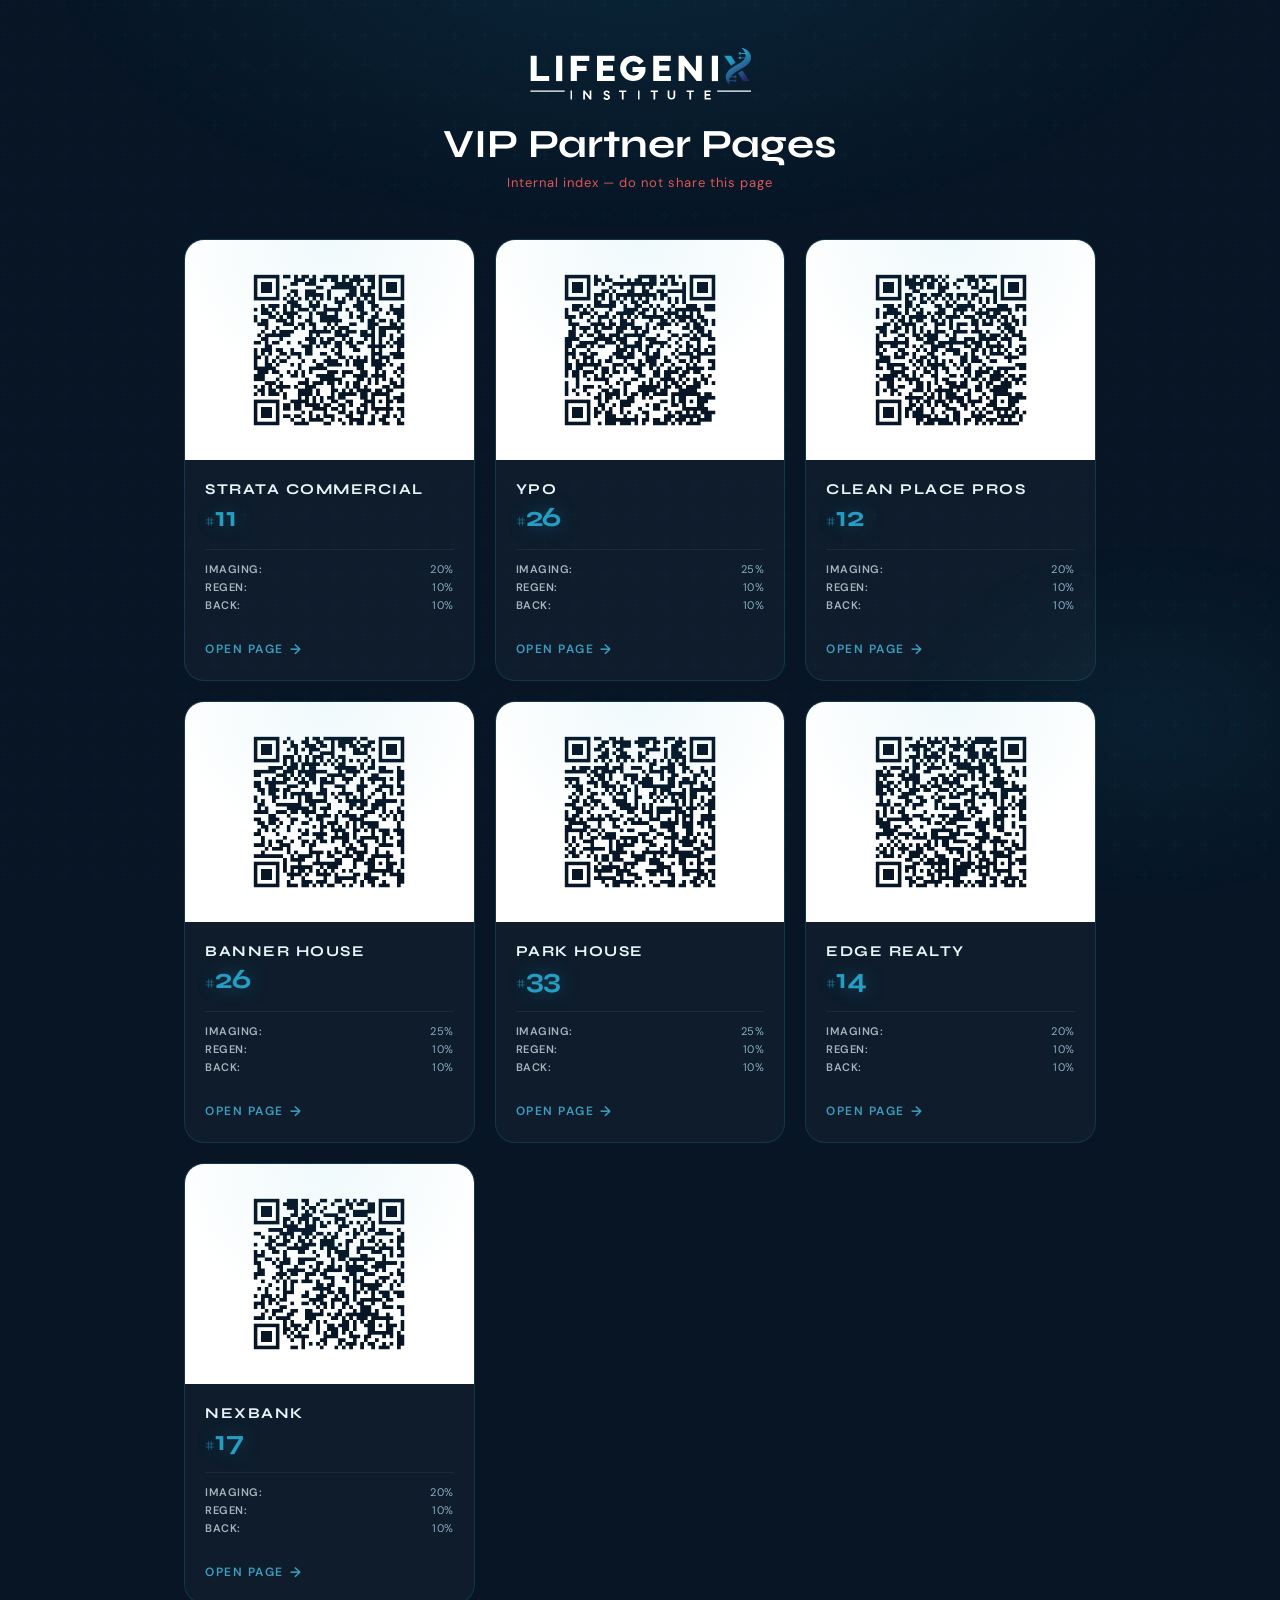
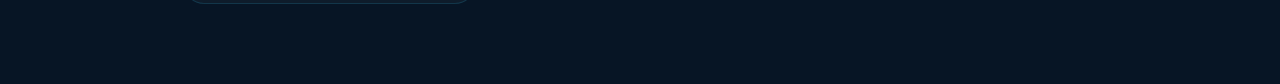
==== index.html @ 391f62cb "Add company-specific discounts to master index" ====
<!DOCTYPE html>
<html lang="en">
<head>
  <meta charset="UTF-8">
  <meta name="viewport" content="width=device-width, initial-scale=1.0">
  <title>LifeGenix VIP Pages — Index</title>
  <meta name="robots" content="noindex, nofollow">
  <link rel="stylesheet" href="styles.css">
  <style>
    .index-wrap {
      max-width: 960px;
      margin: 0 auto;
      padding: 48px 24px 80px;
      position: relative;
      z-index: 1;
    }
    .index-header { text-align: center; margin-bottom: 48px; animation: fadeDown 0.7s ease both; }
    .index-header .logo-wrap { margin-bottom: 20px; }
    .index-header h1 { font-family: 'Syne', sans-serif; font-size: clamp(28px, 5vw, 40px); font-weight: 700; margin-bottom: 6px; }
    .index-header p { font-size: 13px; color: var(--text-muted); letter-spacing: 1px; }
    .partner-grid { display: grid; grid-template-columns: repeat(auto-fill, minmax(260px, 1fr)); gap: 20px; }
    .partner-card { background: rgba(255,255,255,0.03); border: 1px solid rgba(37,174,212,0.18); border-radius: 20px; overflow: hidden; display: flex; flex-direction: column; transition: transform 0.3s ease, border-color 0.3s ease, box-shadow 0.3s ease; animation: fadeUp 0.6s ease both; position: relative; }
    .partner-card::before { content: ''; position: absolute; inset: 0; background: radial-gradient(ellipse 80% 50% at 50% 0%, rgba(37,174,212,0.07) 0%, transparent 70%); pointer-events: none; }
    .partner-card:hover { transform: translateY(-4px); border-color: rgba(37,174,212,0.45); box-shadow: 0 16px 40px rgba(37,174,212,0.12); }
    .partner-qr { background: white; display: flex; align-items: center; justify-content: center; padding: 20px; }
    .partner-qr img { width: 100%; max-width: 180px; height: auto; display: block; border-radius: 4px; }
    .partner-body { padding: 20px 20px 22px; display: flex; flex-direction: column; gap: 4px; flex: 1; }
    .partner-name { font-family: 'Syne', sans-serif; font-size: 15px; font-weight: 700; letter-spacing: 1.5px; text-transform: uppercase; color: var(--offwhite); }
    .partner-code { font-family: 'Syne', sans-serif; font-size: 28px; font-weight: 700; color: var(--teal); letter-spacing: -0.5px; line-height: 1.1; text-shadow: 0 0 20px rgba(37,174,212,0.4); }
    .partner-code span { font-size: 14px; font-weight: 400; opacity: 0.5; letter-spacing: 0; }
    .partner-link { display: inline-flex; align-items: center; gap: 6px; margin-top: 12px; font-size: 12px; font-weight: 600; letter-spacing: 1.5px; text-transform: uppercase; color: var(--teal-light); text-decoration: none; opacity: 0.8; transition: opacity 0.2s ease; }
    .partner-link:hover { opacity: 1; text-decoration: underline; }
    .partner-link::after { content: '→'; font-size: 14px; }
    
    .partner-discounts { 
      margin: 12px 0; 
      padding-top: 12px; 
      border-top: 1px solid rgba(255,255,255,0.06);
      display: flex;
      flex-direction: column;
      gap: 4px;
    }
    .discount-item { font-size: 11px; letter-spacing: 0.5px; text-transform: uppercase; color: var(--text-muted); display: flex; justify-content: space-between; }
    .discount-item span { color: var(--offwhite); opacity: 0.7; font-weight: 600; }
  </style>
</head>
<body>
  <div class="index-wrap">
    <div class="index-header">
      <div class="logo-wrap">
        <img src="LifeGenix_Logo_blue-w.svg" alt="LifeGenix" style="height:52px">
      </div>
      <h1>VIP Partner Pages</h1>
      <p style="color:#e05555;">Internal index — do not share this page</p>
    </div>
    <div class="partner-grid">

      <div class="partner-card">
        <div class="partner-qr">
          <img src="qr-codes/strata-qr.png" alt="Strata Commercial QR Code">
        </div>
        <div class="partner-body">
          <div class="partner-name">Strata Commercial</div>
          <div class="partner-code"><span>#</span>11</div>
          <div class="partner-discounts">
            <div class="discount-item"><span>Imaging:</span> 20%</div>
            <div class="discount-item"><span>Regen:</span> 10%</div>
            <div class="discount-item"><span>Back:</span> 10%</div>
          </div>
          <a href="strata-93810.html" class="partner-link">Open page</a>
        </div>
      </div>

      <div class="partner-card">
        <div class="partner-qr">
          <img src="qr-codes/ypo-qr.png" alt="YPO QR Code">
        </div>
        <div class="partner-body">
          <div class="partner-name">YPO</div>
          <div class="partner-code"><span>#</span>26</div>
          <div class="partner-discounts">
            <div class="discount-item"><span>Imaging:</span> 25%</div>
            <div class="discount-item"><span>Regen:</span> 10%</div>
            <div class="discount-item"><span>Back:</span> 10%</div>
          </div>
          <a href="ypo-24592.html" class="partner-link">Open page</a>
        </div>
      </div>

      <div class="partner-card">
        <div class="partner-qr">
          <img src="qr-codes/cleanplacepros-qr.png" alt="Clean Place Pros QR Code">
        </div>
        <div class="partner-body">
          <div class="partner-name">Clean Place Pros</div>
          <div class="partner-code"><span>#</span>12</div>
          <div class="partner-discounts">
            <div class="discount-item"><span>Imaging:</span> 20%</div>
            <div class="discount-item"><span>Regen:</span> 10%</div>
            <div class="discount-item"><span>Back:</span> 10%</div>
          </div>
          <a href="cleanplacepros-13278.html" class="partner-link">Open page</a>
        </div>
      </div>

      <div class="partner-card">
        <div class="partner-qr">
          <img src="qr-codes/bannerhouse-qr.png" alt="Banner House QR Code">
        </div>
        <div class="partner-body">
          <div class="partner-name">Banner House</div>
          <div class="partner-code"><span>#</span>26</div>
          <div class="partner-discounts">
            <div class="discount-item"><span>Imaging:</span> 25%</div>
            <div class="discount-item"><span>Regen:</span> 10%</div>
            <div class="discount-item"><span>Back:</span> 10%</div>
          </div>
          <a href="bannerhouse-46048.html" class="partner-link">Open page</a>
        </div>
      </div>

      <div class="partner-card">
        <div class="partner-qr">
          <img src="qr-codes/parkhouse-qr.png" alt="Park House QR Code">
        </div>
        <div class="partner-body">
          <div class="partner-name">Park House</div>
          <div class="partner-code"><span>#</span>33</div>
          <div class="partner-discounts">
            <div class="discount-item"><span>Imaging:</span> 25%</div>
            <div class="discount-item"><span>Regen:</span> 10%</div>
            <div class="discount-item"><span>Back:</span> 10%</div>
          </div>
          <a href="parkhouse-42098.html" class="partner-link">Open page</a>
        </div>
      </div>

      <div class="partner-card">
        <div class="partner-qr">
          <img src="qr-codes/edgerealty-qr.png" alt="Edge Realty QR Code">
        </div>
        <div class="partner-body">
          <div class="partner-name">Edge Realty</div>
          <div class="partner-code"><span>#</span>14</div>
          <div class="partner-discounts">
            <div class="discount-item"><span>Imaging:</span> 20%</div>
            <div class="discount-item"><span>Regen:</span> 10%</div>
            <div class="discount-item"><span>Back:</span> 10%</div>
          </div>
          <a href="edgerealty-39256.html" class="partner-link">Open page</a>
        </div>
      </div>

      <div class="partner-card">
        <div class="partner-qr">
          <img src="qr-codes/nexbank-qr.png" alt="NexBank QR Code">
        </div>
        <div class="partner-body">
          <div class="partner-name">NexBank</div>
          <div class="partner-code"><span>#</span>17</div>
          <div class="partner-discounts">
            <div class="discount-item"><span>Imaging:</span> 20%</div>
            <div class="discount-item"><span>Regen:</span> 10%</div>
            <div class="discount-item"><span>Back:</span> 10%</div>
          </div>
          <a href="nexbank-58734.html" class="partner-link">Open page</a>
        </div>
      </div>
    </div>
  </div>
</body>
</html>
---- styles.css ----
@import url('https://fonts.googleapis.com/css2?family=Syne:wght@400;500;600;700;800&family=DM+Sans:ital,opsz,wght@0,9..40,100..1000;1,9..40,100..1000&display=swap');

:root {
  --navy: #071525;
  --navy-mid: #0d2240;
  --teal: #269ec3;
  --teal-light: #48bfe3;
  --teal-glow: rgba(37,174,212,0.25);
  --gold: #c9a84c;
  --white: #ffffff;
  --offwhite: #e8f4f8;
  --text-muted: #8ab0c4;
}

* { margin: 0; padding: 0; box-sizing: border-box; }

body {
  font-family: 'DM Sans', sans-serif;
  background: var(--navy);
  color: var(--white);
  min-height: 100vh;
  position: relative;
  overflow-x: hidden;
}

/* Background texture */
body::before {
  content: '';
  position: fixed;
  inset: 0;
  background:
    radial-gradient(ellipse 80% 60% at 50% -10%, rgba(37,174,212,0.12) 0%, transparent 60%),
    radial-gradient(ellipse 40% 40% at 90% 80%, rgba(37,174,212,0.07) 0%, transparent 50%);
  pointer-events: none;
  z-index: 0;
}

body::after {
  content: '';
  position: fixed;
  inset: 0;
  background-image: url("data:image/svg+xml,%3Csvg width='60' height='60' viewBox='0 0 60 60' xmlns='http://www.w3.org/2000/svg'%3E%3Cg fill='none' fill-rule='evenodd'%3E%3Cg fill='%2325aed4' fill-opacity='0.03'%3E%3Cpath d='M36 34v-4h-2v4h-4v2h4v4h2v-4h4v-2h-4zm0-30V0h-2v4h-4v2h4v4h2V6h4V4h-4zM6 34v-4H4v4H0v2h4v4h2v-4h4v-2H6zM6 4V0H4v4H0v2h4v4h2V6h4V4H6z'/%3E%3C/g%3E%3C/g%3E%3C/svg%3E");
  pointer-events: none;
  z-index: 0;
}

.page-wrapper {
  position: relative;
  z-index: 1;
  max-width: 780px;
  margin: 0 auto;
  padding: 40px 24px 60px;
}

/* HEADER */
.header {
  text-align: center;
  padding-bottom: 36px;
  border-bottom: 1px solid rgba(37,174,212,0.2);
  margin-bottom: 40px;
  animation: fadeDown 0.7s ease both;
}

.logo-wrap {
  display: flex;
  justify-content: center;
  margin-bottom: 10px;
}

.logo-wrap img {
  height: 56px;
  width: auto;
}

.tagline {
  font-family: 'DM Sans', sans-serif;
  font-size: 11px;
  font-weight: 500;
  letter-spacing: 3px;
  text-transform: uppercase;
  color: var(--teal);
  margin-top: 6px;
}

/* HERO */
.hero {
  text-align: center;
  margin-bottom: 44px;
  animation: fadeUp 0.7s 0.1s ease both;
}

.vip-badge {
  display: inline-flex;
  align-items: center;
  gap: 8px;
  background: rgba(37,174,212,0.1);
  border: 1px solid rgba(37,174,212,0.3);
  border-radius: 100px;
  padding: 6px 18px;
  font-size: 11px;
  font-weight: 600;
  letter-spacing: 2.5px;
  text-transform: uppercase;
  color: var(--teal-light);
  margin-bottom: 20px;
}

.vip-badge::before {
  content: '◆';
  font-size: 8px;
}

.hero h1 {
  font-family: 'Syne', sans-serif;
  font-size: clamp(32px, 6vw, 52px);
  font-weight: 700;
  line-height: 1.1;
  color: var(--white);
  margin-bottom: 12px;
}

.hero h1 span {
  color: var(--teal);
}

.hero p {
  font-size: 15px;
  color: var(--text-muted);
  font-weight: 300;
  letter-spacing: 0.3px;
}

/* DISCOUNT CARDS */
.cards-section {
  margin-bottom: 44px;
}

.cards-label {
  font-size: 10px;
  font-weight: 600;
  letter-spacing: 3px;
  text-transform: uppercase;
  color: var(--text-muted);
  margin-bottom: 20px;
  text-align: center;
}

.cards-grid {
  display: grid;
  grid-template-columns: repeat(3, 1fr);
  gap: 16px;
}

@media (max-width: 580px) {
  .cards-grid { grid-template-columns: 1fr; }
}

.card {
  background: rgba(255,255,255,0.03);
  border: 1px solid rgba(37,174,212,0.18);
  border-radius: 16px;
  padding: 28px 20px 24px;
  text-align: center;
  position: relative;
  overflow: hidden;
  transition: transform 0.3s ease, border-color 0.3s ease, box-shadow 0.3s ease;
  animation: fadeUp 0.6s ease both;
}

.card:nth-child(1) { animation-delay: 0.2s; }
.card:nth-child(2) { animation-delay: 0.35s; }
.card:nth-child(3) { animation-delay: 0.5s; }

.card::before {
  content: '';
  position: absolute;
  inset: 0;
  background: radial-gradient(ellipse 80% 60% at 50% 0%, rgba(37,174,212,0.08) 0%, transparent 70%);
  pointer-events: none;
}

.card:hover {
  transform: translateY(-4px);
  border-color: rgba(37,174,212,0.5);
  box-shadow: 0 16px 40px rgba(37,174,212,0.12);
}

.card-icon, .card-icon-svg {
  display: block;
  margin: 0 auto 14px;
}

.card-icon {
  font-size: 28px;
}

.card-icon-svg {
  width: 32px;
  height: 32px;
  color: var(--teal);
}

.card-title {
  font-family: 'Syne', sans-serif;
  font-size: 16px;
  font-weight: 600;
  color: var(--offwhite);
  line-height: 1.3;
  margin-bottom: 16px;
  min-height: 42px;
  display: flex;
  align-items: center;
  justify-content: center;
}

.card-discount {
  display: inline-block;
  background: linear-gradient(135deg, var(--teal) 0%, var(--teal-light) 100%);
  color: var(--navy);
  font-family: 'Syne', sans-serif;
  font-size: 28px;
  font-weight: 700;
  padding: 6px 20px;
  border-radius: 8px;
  letter-spacing: -0.5px;
}

.card-discount-label {
  display: block;
  font-size: 10px;
  font-weight: 600;
  letter-spacing: 2px;
  text-transform: uppercase;
  color: var(--text-muted);
  margin-top: 10px;
}

/* CTA */
.cta-section {
  text-align: center;
  background: rgba(255,255,255,0.03);
  border: 1px solid rgba(37,174,212,0.2);
  border-radius: 20px;
  padding: 40px 32px;
  margin-bottom: 48px;
  animation: fadeUp 0.7s 0.6s ease both;
}

.cta-section h2 {
  font-family: 'Syne', sans-serif;
  font-size: 26px;
  font-weight: 600;
  margin-bottom: 8px;
}

.cta-section p {
  color: var(--text-muted);
  font-size: 14px;
  margin-bottom: 28px;
}

.cta-phone {
  display: flex;
  width: fit-content;
  margin: 0 auto 16px;
  align-items: center;
  justify-content: center;
  gap: 12px;
  background: linear-gradient(135deg, var(--teal) 0%, #1a8fad 100%);
  color: var(--white);
  text-decoration: none;
  font-size: 22px;
  font-weight: 600;
  padding: 16px 36px;
  border-radius: 100px;
  letter-spacing: 0.5px;
  margin-bottom: 16px;
  transition: box-shadow 0.3s ease, transform 0.2s ease;
  box-shadow: 0 0 0 0 rgba(37,174,212,0.4);
  animation: pulse 2.5s 1.5s infinite;
}

.cta-phone:hover {
  transform: scale(1.03);
  box-shadow: 0 8px 32px rgba(37,174,212,0.4);
  animation: none;
}

.cta-phone .phone-icon {
  font-size: 20px;
}

.cta-note {
  font-size: 13px;
  color: var(--text-muted);
  margin-top: 4px;
}

/* FOOTER / CODE */
.footer {
  text-align: center;
  padding-top: 32px;
  border-top: 1px solid rgba(37,174,212,0.15);
  animation: fadeUp 0.7s 0.7s ease both;
}

.footer-code-label {
  font-size: 11px;
  font-weight: 600;
  letter-spacing: 3px;
  text-transform: uppercase;
  color: var(--text-muted);
  margin-bottom: 12px;
}

.footer-code {
  font-family: 'Syne', sans-serif;
  font-size: 72px;
  font-weight: 700;
  line-height: 1;
  color: var(--teal);
  text-shadow: 0 0 40px rgba(37,174,212,0.5), 0 0 80px rgba(37,174,212,0.2);
  margin-bottom: 8px;
  letter-spacing: -2px;
}

.footer-code-prefix {
  font-size: 28px;
  font-weight: 400;
  opacity: 0.6;
  letter-spacing: 0;
}

.footer-present {
  font-size: 13px;
  color: var(--text-muted);
  margin-bottom: 24px;
}

.footer-brand {
  font-size: 11px;
  color: rgba(255,255,255,0.2);
  letter-spacing: 1px;
}

.footer-brand a {
  color: rgba(37,174,212,0.5);
  text-decoration: none;
}

/* DIVIDER */
.divider {
  display: flex;
  align-items: center;
  gap: 16px;
  margin: 0 0 40px;
  opacity: 0.3;
}
.divider::before, .divider::after {
  content: '';
  flex: 1;
  height: 1px;
  background: var(--teal);
}
.divider-dot {
  width: 4px;
  height: 4px;
  background: var(--teal);
  border-radius: 50%;
}

/* BOTTOM ROW GRID */
.bottom-row {
  display: grid;
  grid-template-columns: 1.2fr 0.8fr;
  gap: 24px;
  align-items: stretch;
  margin-bottom: 40px;
}

.bottom-row .cta-section,
.bottom-row .footer {
  margin-bottom: 0;
  height: 100%;
  display: flex;
  flex-direction: column;
  justify-content: center;
}

.bottom-row .footer {
  padding: 32px;
  background: rgba(255,255,255,0.02);
  border: 1px solid rgba(37,174,212,0.15);
  border-radius: 20px;
}

.bottom-brand {
  text-align: center;
  margin-top: 24px;
  padding-bottom: 20px;
}

@media (max-width: 680px) {

  .bottom-row {
    grid-template-columns: 1fr;
    gap: 20px;
  }
}

/* ANIMATIONS */
@keyframes fadeDown {
  from { opacity: 0; transform: translateY(-20px); }
  to { opacity: 1; transform: translateY(0); }
}

@keyframes fadeUp {
  from { opacity: 0; transform: translateY(24px); }
  to { opacity: 1; transform: translateY(0); }
}

@keyframes pulse {
  0%, 100% { box-shadow: 0 0 0 0 rgba(37,174,212,0.4); }
  50% { box-shadow: 0 0 0 12px rgba(37,174,212,0); }
}
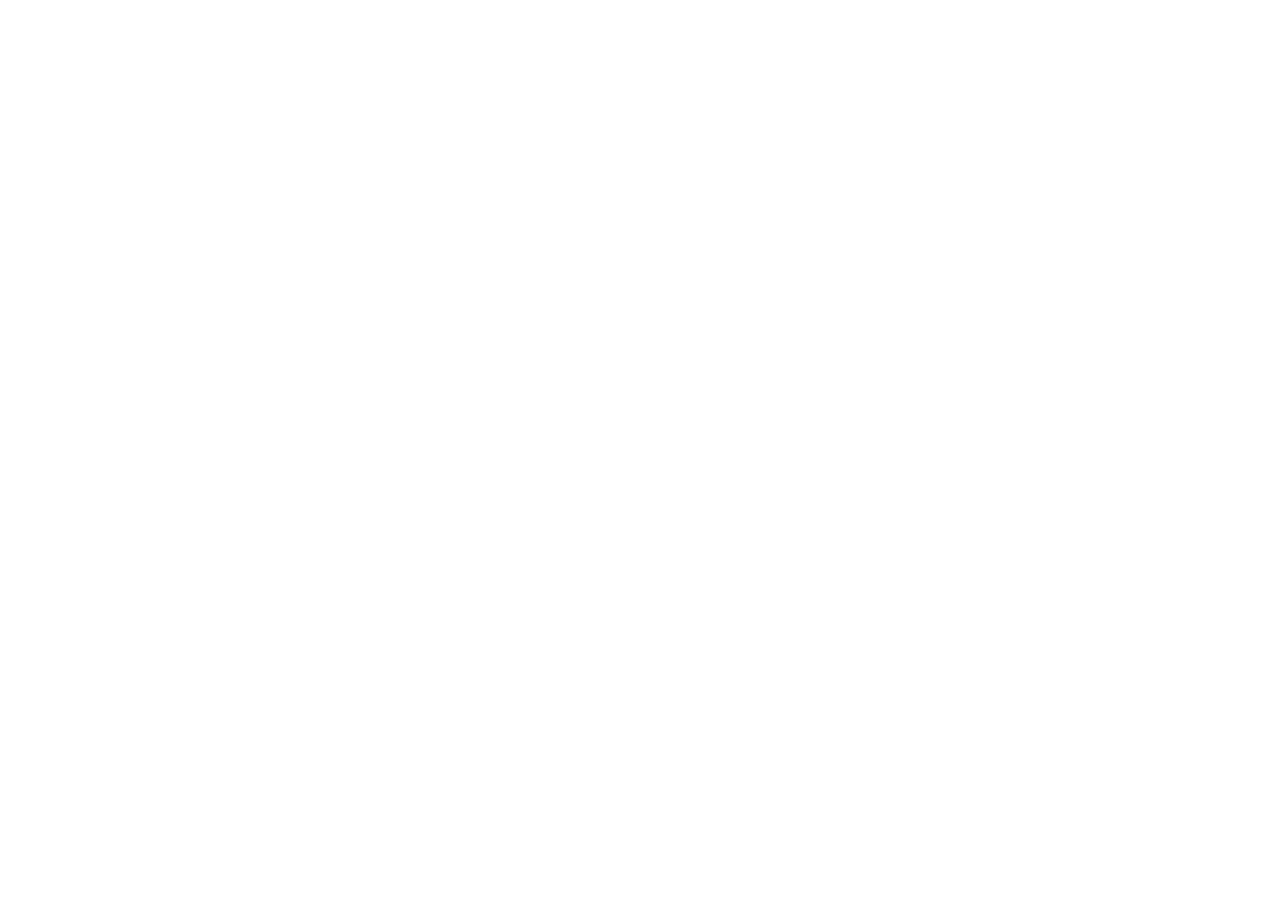
==== commit eef255ac: "Hide internal index: Create VIP landing page and redirect root index to main site" ====
--- a/index.html
+++ b/index.html
@@ -1,172 +1,9 @@
 <!DOCTYPE html>
-<html lang="en">
+<html>
 <head>
-  <meta charset="UTF-8">
-  <meta name="viewport" content="width=device-width, initial-scale=1.0">
-  <title>LifeGenix VIP Pages — Index</title>
-  <meta name="robots" content="noindex, nofollow">
-  <link rel="stylesheet" href="styles.css">
-  <style>
-    .index-wrap {
-      max-width: 960px;
-      margin: 0 auto;
-      padding: 48px 24px 80px;
-      position: relative;
-      z-index: 1;
-    }
-    .index-header { text-align: center; margin-bottom: 48px; animation: fadeDown 0.7s ease both; }
-    .index-header .logo-wrap { margin-bottom: 20px; }
-    .index-header h1 { font-family: 'Syne', sans-serif; font-size: clamp(28px, 5vw, 40px); font-weight: 700; margin-bottom: 6px; }
-    .index-header p { font-size: 13px; color: var(--text-muted); letter-spacing: 1px; }
-    .partner-grid { display: grid; grid-template-columns: repeat(auto-fill, minmax(260px, 1fr)); gap: 20px; }
-    .partner-card { background: rgba(255,255,255,0.03); border: 1px solid rgba(37,174,212,0.18); border-radius: 20px; overflow: hidden; display: flex; flex-direction: column; transition: transform 0.3s ease, border-color 0.3s ease, box-shadow 0.3s ease; animation: fadeUp 0.6s ease both; position: relative; }
-    .partner-card::before { content: ''; position: absolute; inset: 0; background: radial-gradient(ellipse 80% 50% at 50% 0%, rgba(37,174,212,0.07) 0%, transparent 70%); pointer-events: none; }
-    .partner-card:hover { transform: translateY(-4px); border-color: rgba(37,174,212,0.45); box-shadow: 0 16px 40px rgba(37,174,212,0.12); }
-    .partner-qr { background: white; display: flex; align-items: center; justify-content: center; padding: 20px; }
-    .partner-qr img { width: 100%; max-width: 180px; height: auto; display: block; border-radius: 4px; }
-    .partner-body { padding: 20px 20px 22px; display: flex; flex-direction: column; gap: 4px; flex: 1; }
-    .partner-name { font-family: 'Syne', sans-serif; font-size: 15px; font-weight: 700; letter-spacing: 1.5px; text-transform: uppercase; color: var(--offwhite); }
-    .partner-code { font-family: 'Syne', sans-serif; font-size: 28px; font-weight: 700; color: var(--teal); letter-spacing: -0.5px; line-height: 1.1; text-shadow: 0 0 20px rgba(37,174,212,0.4); }
-    .partner-code span { font-size: 14px; font-weight: 400; opacity: 0.5; letter-spacing: 0; }
-    .partner-link { display: inline-flex; align-items: center; gap: 6px; margin-top: 12px; font-size: 12px; font-weight: 600; letter-spacing: 1.5px; text-transform: uppercase; color: var(--teal-light); text-decoration: none; opacity: 0.8; transition: opacity 0.2s ease; }
-    .partner-link:hover { opacity: 1; text-decoration: underline; }
-    .partner-link::after { content: '→'; font-size: 14px; }
-    
-    .partner-discounts { 
-      margin: 12px 0; 
-      padding-top: 12px; 
-      border-top: 1px solid rgba(255,255,255,0.06);
-      display: flex;
-      flex-direction: column;
-      gap: 4px;
-    }
-    .discount-item { font-size: 11px; letter-spacing: 0.5px; text-transform: uppercase; color: var(--text-muted); display: flex; justify-content: space-between; }
-    .discount-item span { color: var(--offwhite); opacity: 0.7; font-weight: 600; }
-  </style>
+  <meta http-equiv="refresh" content="0; url=https://lifegenix.com">
 </head>
 <body>
-  <div class="index-wrap">
-    <div class="index-header">
-      <div class="logo-wrap">
-        <img src="LifeGenix_Logo_blue-w.svg" alt="LifeGenix" style="height:52px">
-      </div>
-      <h1>VIP Partner Pages</h1>
-      <p style="color:#e05555;">Internal index — do not share this page</p>
-    </div>
-    <div class="partner-grid">
-
-      <div class="partner-card">
-        <div class="partner-qr">
-          <img src="qr-codes/strata-qr.png" alt="Strata Commercial QR Code">
-        </div>
-        <div class="partner-body">
-          <div class="partner-name">Strata Commercial</div>
-          <div class="partner-code"><span>#</span>11</div>
-          <div class="partner-discounts">
-            <div class="discount-item"><span>Imaging:</span> 20%</div>
-            <div class="discount-item"><span>Regen:</span> 10%</div>
-            <div class="discount-item"><span>Back:</span> 10%</div>
-          </div>
-          <a href="strata-93810.html" class="partner-link">Open page</a>
-        </div>
-      </div>
-
-      <div class="partner-card">
-        <div class="partner-qr">
-          <img src="qr-codes/ypo-qr.png" alt="YPO QR Code">
-        </div>
-        <div class="partner-body">
-          <div class="partner-name">YPO</div>
-          <div class="partner-code"><span>#</span>26</div>
-          <div class="partner-discounts">
-            <div class="discount-item"><span>Imaging:</span> 25%</div>
-            <div class="discount-item"><span>Regen:</span> 10%</div>
-            <div class="discount-item"><span>Back:</span> 10%</div>
-          </div>
-          <a href="ypo-24592.html" class="partner-link">Open page</a>
-        </div>
-      </div>
-
-      <div class="partner-card">
-        <div class="partner-qr">
-          <img src="qr-codes/cleanplacepros-qr.png" alt="Clean Place Pros QR Code">
-        </div>
-        <div class="partner-body">
-          <div class="partner-name">Clean Place Pros</div>
-          <div class="partner-code"><span>#</span>12</div>
-          <div class="partner-discounts">
-            <div class="discount-item"><span>Imaging:</span> 20%</div>
-            <div class="discount-item"><span>Regen:</span> 10%</div>
-            <div class="discount-item"><span>Back:</span> 10%</div>
-          </div>
-          <a href="cleanplacepros-13278.html" class="partner-link">Open page</a>
-        </div>
-      </div>
-
-      <div class="partner-card">
-        <div class="partner-qr">
-          <img src="qr-codes/bannerhouse-qr.png" alt="Banner House QR Code">
-        </div>
-        <div class="partner-body">
-          <div class="partner-name">Banner House</div>
-          <div class="partner-code"><span>#</span>26</div>
-          <div class="partner-discounts">
-            <div class="discount-item"><span>Imaging:</span> 25%</div>
-            <div class="discount-item"><span>Regen:</span> 10%</div>
-            <div class="discount-item"><span>Back:</span> 10%</div>
-          </div>
-          <a href="bannerhouse-46048.html" class="partner-link">Open page</a>
-        </div>
-      </div>
-
-      <div class="partner-card">
-        <div class="partner-qr">
-          <img src="qr-codes/parkhouse-qr.png" alt="Park House QR Code">
-        </div>
-        <div class="partner-body">
-          <div class="partner-name">Park House</div>
-          <div class="partner-code"><span>#</span>33</div>
-          <div class="partner-discounts">
-            <div class="discount-item"><span>Imaging:</span> 25%</div>
-            <div class="discount-item"><span>Regen:</span> 10%</div>
-            <div class="discount-item"><span>Back:</span> 10%</div>
-          </div>
-          <a href="parkhouse-42098.html" class="partner-link">Open page</a>
-        </div>
-      </div>
-
-      <div class="partner-card">
-        <div class="partner-qr">
-          <img src="qr-codes/edgerealty-qr.png" alt="Edge Realty QR Code">
-        </div>
-        <div class="partner-body">
-          <div class="partner-name">Edge Realty</div>
-          <div class="partner-code"><span>#</span>14</div>
-          <div class="partner-discounts">
-            <div class="discount-item"><span>Imaging:</span> 20%</div>
-            <div class="discount-item"><span>Regen:</span> 10%</div>
-            <div class="discount-item"><span>Back:</span> 10%</div>
-          </div>
-          <a href="edgerealty-39256.html" class="partner-link">Open page</a>
-        </div>
-      </div>
-
-      <div class="partner-card">
-        <div class="partner-qr">
-          <img src="qr-codes/nexbank-qr.png" alt="NexBank QR Code">
-        </div>
-        <div class="partner-body">
-          <div class="partner-name">NexBank</div>
-          <div class="partner-code"><span>#</span>17</div>
-          <div class="partner-discounts">
-            <div class="discount-item"><span>Imaging:</span> 20%</div>
-            <div class="discount-item"><span>Regen:</span> 10%</div>
-            <div class="discount-item"><span>Back:</span> 10%</div>
-          </div>
-          <a href="nexbank-58734.html" class="partner-link">Open page</a>
-        </div>
-      </div>
-    </div>
-  </div>
+  <p>Redirecting to <a href="https://lifegenix.com">lifegenix.com</a>...</p>
 </body>
 </html>
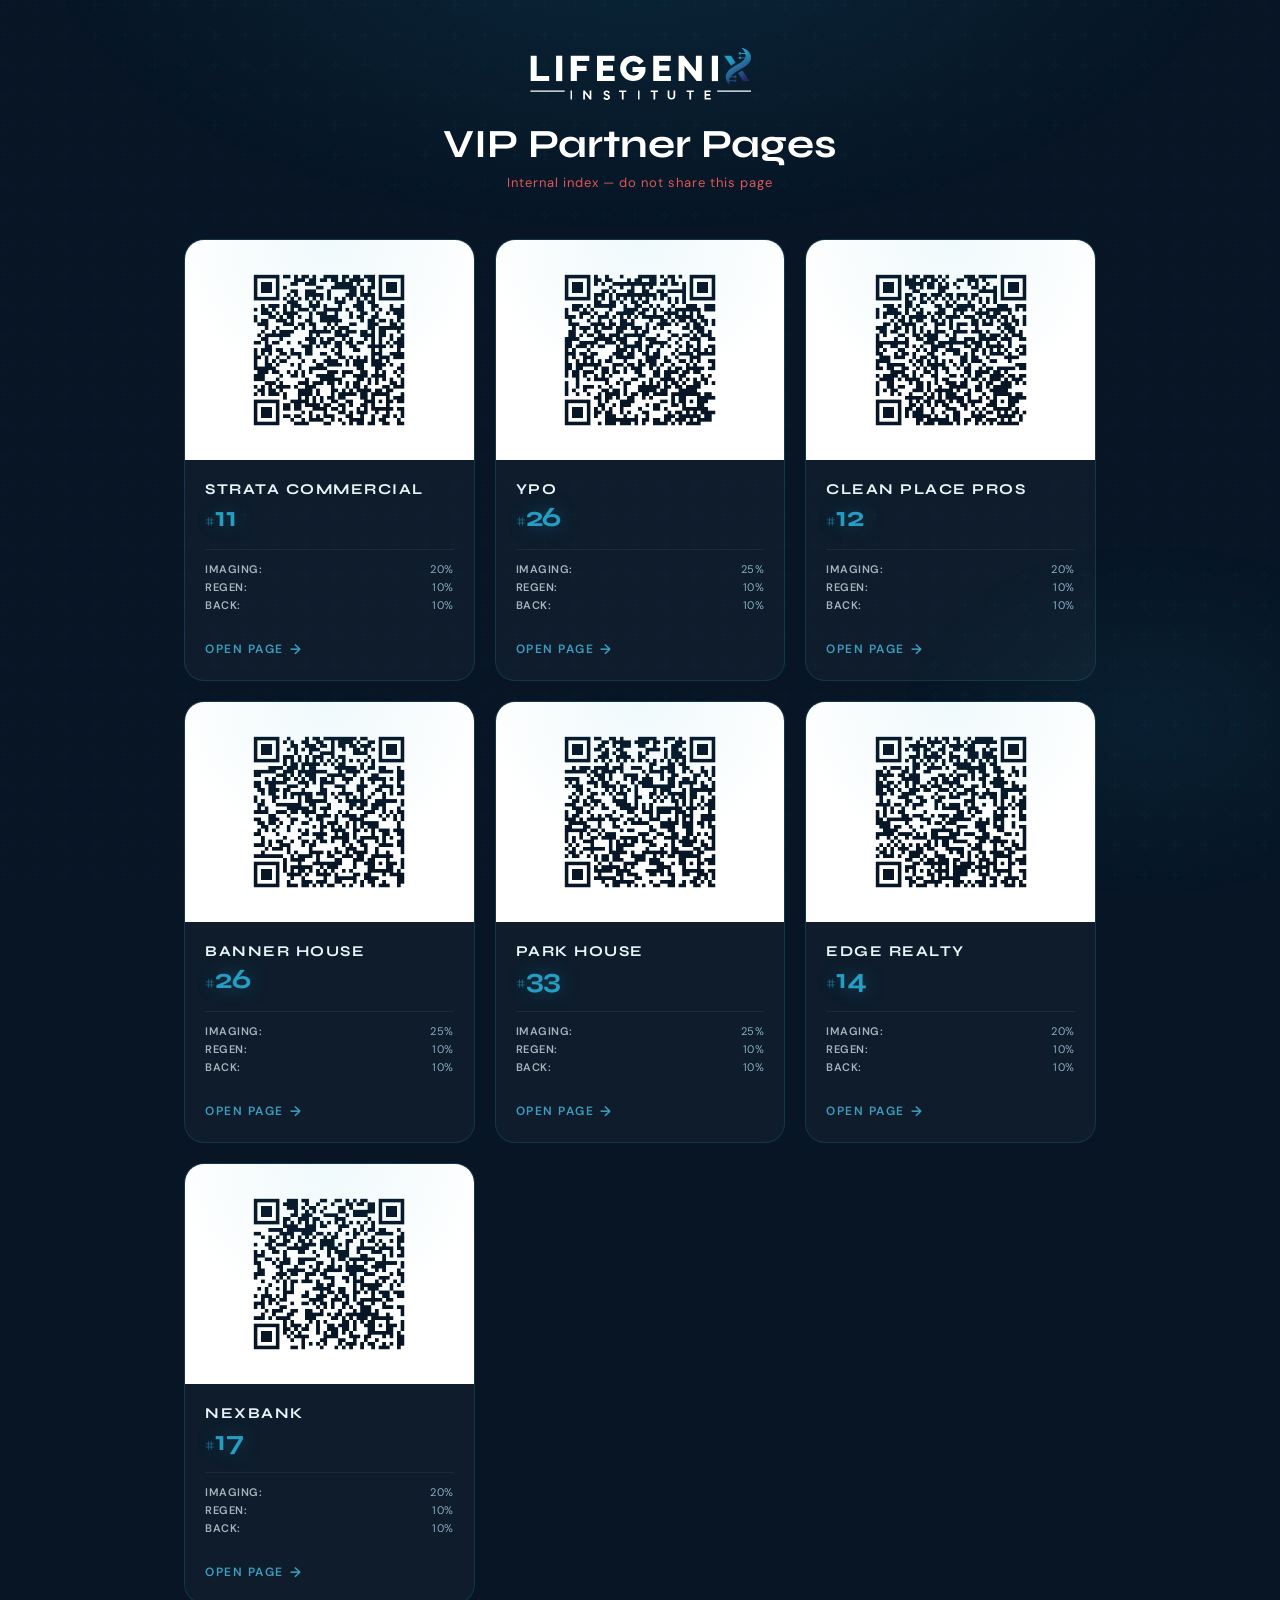
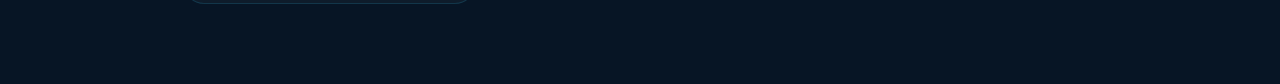
==== commit 424d7221: "Restore master index: Remove redirect to main site" ====
--- a/index.html
+++ b/index.html
@@ -1,9 +1,172 @@
 <!DOCTYPE html>
-<html>
+<html lang="en">
 <head>
-  <meta http-equiv="refresh" content="0; url=https://lifegenix.com">
+  <meta charset="UTF-8">
+  <meta name="viewport" content="width=device-width, initial-scale=1.0">
+  <title>LifeGenix VIP Pages — Index</title>
+  <meta name="robots" content="noindex, nofollow">
+  <link rel="stylesheet" href="styles.css">
+  <style>
+    .index-wrap {
+      max-width: 960px;
+      margin: 0 auto;
+      padding: 48px 24px 80px;
+      position: relative;
+      z-index: 1;
+    }
+    .index-header { text-align: center; margin-bottom: 48px; animation: fadeDown 0.7s ease both; }
+    .index-header .logo-wrap { margin-bottom: 20px; }
+    .index-header h1 { font-family: 'Syne', sans-serif; font-size: clamp(28px, 5vw, 40px); font-weight: 700; margin-bottom: 6px; }
+    .index-header p { font-size: 13px; color: var(--text-muted); letter-spacing: 1px; }
+    .partner-grid { display: grid; grid-template-columns: repeat(auto-fill, minmax(260px, 1fr)); gap: 20px; }
+    .partner-card { background: rgba(255,255,255,0.03); border: 1px solid rgba(37,174,212,0.18); border-radius: 20px; overflow: hidden; display: flex; flex-direction: column; transition: transform 0.3s ease, border-color 0.3s ease, box-shadow 0.3s ease; animation: fadeUp 0.6s ease both; position: relative; }
+    .partner-card::before { content: ''; position: absolute; inset: 0; background: radial-gradient(ellipse 80% 50% at 50% 0%, rgba(37,174,212,0.07) 0%, transparent 70%); pointer-events: none; }
+    .partner-card:hover { transform: translateY(-4px); border-color: rgba(37,174,212,0.45); box-shadow: 0 16px 40px rgba(37,174,212,0.12); }
+    .partner-qr { background: white; display: flex; align-items: center; justify-content: center; padding: 20px; }
+    .partner-qr img { width: 100%; max-width: 180px; height: auto; display: block; border-radius: 4px; }
+    .partner-body { padding: 20px 20px 22px; display: flex; flex-direction: column; gap: 4px; flex: 1; }
+    .partner-name { font-family: 'Syne', sans-serif; font-size: 15px; font-weight: 700; letter-spacing: 1.5px; text-transform: uppercase; color: var(--offwhite); }
+    .partner-code { font-family: 'Syne', sans-serif; font-size: 28px; font-weight: 700; color: var(--teal); letter-spacing: -0.5px; line-height: 1.1; text-shadow: 0 0 20px rgba(37,174,212,0.4); }
+    .partner-code span { font-size: 14px; font-weight: 400; opacity: 0.5; letter-spacing: 0; }
+    .partner-link { display: inline-flex; align-items: center; gap: 6px; margin-top: 12px; font-size: 12px; font-weight: 600; letter-spacing: 1.5px; text-transform: uppercase; color: var(--teal-light); text-decoration: none; opacity: 0.8; transition: opacity 0.2s ease; }
+    .partner-link:hover { opacity: 1; text-decoration: underline; }
+    .partner-link::after { content: '→'; font-size: 14px; }
+    
+    .partner-discounts { 
+      margin: 12px 0; 
+      padding-top: 12px; 
+      border-top: 1px solid rgba(255,255,255,0.06);
+      display: flex;
+      flex-direction: column;
+      gap: 4px;
+    }
+    .discount-item { font-size: 11px; letter-spacing: 0.5px; text-transform: uppercase; color: var(--text-muted); display: flex; justify-content: space-between; }
+    .discount-item span { color: var(--offwhite); opacity: 0.7; font-weight: 600; }
+  </style>
 </head>
 <body>
-  <p>Redirecting to <a href="https://lifegenix.com">lifegenix.com</a>...</p>
+  <div class="index-wrap">
+    <div class="index-header">
+      <div class="logo-wrap">
+        <img src="LifeGenix_Logo_blue-w.svg" alt="LifeGenix" style="height:52px">
+      </div>
+      <h1>VIP Partner Pages</h1>
+      <p style="color:#e05555;">Internal index — do not share this page</p>
+    </div>
+    <div class="partner-grid">
+
+      <div class="partner-card">
+        <div class="partner-qr">
+          <img src="qr-codes/strata-qr.png" alt="Strata Commercial QR Code">
+        </div>
+        <div class="partner-body">
+          <div class="partner-name">Strata Commercial</div>
+          <div class="partner-code"><span>#</span>11</div>
+          <div class="partner-discounts">
+            <div class="discount-item"><span>Imaging:</span> 20%</div>
+            <div class="discount-item"><span>Regen:</span> 10%</div>
+            <div class="discount-item"><span>Back:</span> 10%</div>
+          </div>
+          <a href="strata-93810.html" class="partner-link">Open page</a>
+        </div>
+      </div>
+
+      <div class="partner-card">
+        <div class="partner-qr">
+          <img src="qr-codes/ypo-qr.png" alt="YPO QR Code">
+        </div>
+        <div class="partner-body">
+          <div class="partner-name">YPO</div>
+          <div class="partner-code"><span>#</span>26</div>
+          <div class="partner-discounts">
+            <div class="discount-item"><span>Imaging:</span> 25%</div>
+            <div class="discount-item"><span>Regen:</span> 10%</div>
+            <div class="discount-item"><span>Back:</span> 10%</div>
+          </div>
+          <a href="ypo-24592.html" class="partner-link">Open page</a>
+        </div>
+      </div>
+
+      <div class="partner-card">
+        <div class="partner-qr">
+          <img src="qr-codes/cleanplacepros-qr.png" alt="Clean Place Pros QR Code">
+        </div>
+        <div class="partner-body">
+          <div class="partner-name">Clean Place Pros</div>
+          <div class="partner-code"><span>#</span>12</div>
+          <div class="partner-discounts">
+            <div class="discount-item"><span>Imaging:</span> 20%</div>
+            <div class="discount-item"><span>Regen:</span> 10%</div>
+            <div class="discount-item"><span>Back:</span> 10%</div>
+          </div>
+          <a href="cleanplacepros-13278.html" class="partner-link">Open page</a>
+        </div>
+      </div>
+
+      <div class="partner-card">
+        <div class="partner-qr">
+          <img src="qr-codes/bannerhouse-qr.png" alt="Banner House QR Code">
+        </div>
+        <div class="partner-body">
+          <div class="partner-name">Banner House</div>
+          <div class="partner-code"><span>#</span>26</div>
+          <div class="partner-discounts">
+            <div class="discount-item"><span>Imaging:</span> 25%</div>
+            <div class="discount-item"><span>Regen:</span> 10%</div>
+            <div class="discount-item"><span>Back:</span> 10%</div>
+          </div>
+          <a href="bannerhouse-46048.html" class="partner-link">Open page</a>
+        </div>
+      </div>
+
+      <div class="partner-card">
+        <div class="partner-qr">
+          <img src="qr-codes/parkhouse-qr.png" alt="Park House QR Code">
+        </div>
+        <div class="partner-body">
+          <div class="partner-name">Park House</div>
+          <div class="partner-code"><span>#</span>33</div>
+          <div class="partner-discounts">
+            <div class="discount-item"><span>Imaging:</span> 25%</div>
+            <div class="discount-item"><span>Regen:</span> 10%</div>
+            <div class="discount-item"><span>Back:</span> 10%</div>
+          </div>
+          <a href="parkhouse-42098.html" class="partner-link">Open page</a>
+        </div>
+      </div>
+
+      <div class="partner-card">
+        <div class="partner-qr">
+          <img src="qr-codes/edgerealty-qr.png" alt="Edge Realty QR Code">
+        </div>
+        <div class="partner-body">
+          <div class="partner-name">Edge Realty</div>
+          <div class="partner-code"><span>#</span>14</div>
+          <div class="partner-discounts">
+            <div class="discount-item"><span>Imaging:</span> 20%</div>
+            <div class="discount-item"><span>Regen:</span> 10%</div>
+            <div class="discount-item"><span>Back:</span> 10%</div>
+          </div>
+          <a href="edgerealty-39256.html" class="partner-link">Open page</a>
+        </div>
+      </div>
+
+      <div class="partner-card">
+        <div class="partner-qr">
+          <img src="qr-codes/nexbank-qr.png" alt="NexBank QR Code">
+        </div>
+        <div class="partner-body">
+          <div class="partner-name">NexBank</div>
+          <div class="partner-code"><span>#</span>17</div>
+          <div class="partner-discounts">
+            <div class="discount-item"><span>Imaging:</span> 20%</div>
+            <div class="discount-item"><span>Regen:</span> 10%</div>
+            <div class="discount-item"><span>Back:</span> 10%</div>
+          </div>
+          <a href="nexbank-58734.html" class="partner-link">Open page</a>
+        </div>
+      </div>
+    </div>
+  </div>
 </body>
 </html>
--- a/styles.css
+++ b/styles.css
@@ -0,0 +1,425 @@
+@import url('https://fonts.googleapis.com/css2?family=Syne:wght@400;500;600;700;800&family=DM+Sans:ital,opsz,wght@0,9..40,100..1000;1,9..40,100..1000&display=swap');
+
+:root {
+  --navy: #071525;
+  --navy-mid: #0d2240;
+  --teal: #269ec3;
+  --teal-light: #48bfe3;
+  --teal-glow: rgba(37,174,212,0.25);
+  --gold: #c9a84c;
+  --white: #ffffff;
+  --offwhite: #e8f4f8;
+  --text-muted: #8ab0c4;
+}
+
+* { margin: 0; padding: 0; box-sizing: border-box; }
+
+body {
+  font-family: 'DM Sans', sans-serif;
+  background: var(--navy);
+  color: var(--white);
+  min-height: 100vh;
+  position: relative;
+  overflow-x: hidden;
+}
+
+/* Background texture */
+body::before {
+  content: '';
+  position: fixed;
+  inset: 0;
+  background:
+    radial-gradient(ellipse 80% 60% at 50% -10%, rgba(37,174,212,0.12) 0%, transparent 60%),
+    radial-gradient(ellipse 40% 40% at 90% 80%, rgba(37,174,212,0.07) 0%, transparent 50%);
+  pointer-events: none;
+  z-index: 0;
+}
+
+body::after {
+  content: '';
+  position: fixed;
+  inset: 0;
+  background-image: url("data:image/svg+xml,%3Csvg width='60' height='60' viewBox='0 0 60 60' xmlns='http://www.w3.org/2000/svg'%3E%3Cg fill='none' fill-rule='evenodd'%3E%3Cg fill='%2325aed4' fill-opacity='0.03'%3E%3Cpath d='M36 34v-4h-2v4h-4v2h4v4h2v-4h4v-2h-4zm0-30V0h-2v4h-4v2h4v4h2V6h4V4h-4zM6 34v-4H4v4H0v2h4v4h2v-4h4v-2H6zM6 4V0H4v4H0v2h4v4h2V6h4V4H6z'/%3E%3C/g%3E%3C/g%3E%3C/svg%3E");
+  pointer-events: none;
+  z-index: 0;
+}
+
+.page-wrapper {
+  position: relative;
+  z-index: 1;
+  max-width: 780px;
+  margin: 0 auto;
+  padding: 40px 24px 60px;
+}
+
+/* HEADER */
+.header {
+  text-align: center;
+  padding-bottom: 36px;
+  border-bottom: 1px solid rgba(37,174,212,0.2);
+  margin-bottom: 40px;
+  animation: fadeDown 0.7s ease both;
+}
+
+.logo-wrap {
+  display: flex;
+  justify-content: center;
+  margin-bottom: 10px;
+}
+
+.logo-wrap img {
+  height: 56px;
+  width: auto;
+}
+
+.tagline {
+  font-family: 'DM Sans', sans-serif;
+  font-size: 11px;
+  font-weight: 500;
+  letter-spacing: 3px;
+  text-transform: uppercase;
+  color: var(--teal);
+  margin-top: 6px;
+}
+
+/* HERO */
+.hero {
+  text-align: center;
+  margin-bottom: 44px;
+  animation: fadeUp 0.7s 0.1s ease both;
+}
+
+.vip-badge {
+  display: inline-flex;
+  align-items: center;
+  gap: 8px;
+  background: rgba(37,174,212,0.1);
+  border: 1px solid rgba(37,174,212,0.3);
+  border-radius: 100px;
+  padding: 6px 18px;
+  font-size: 11px;
+  font-weight: 600;
+  letter-spacing: 2.5px;
+  text-transform: uppercase;
+  color: var(--teal-light);
+  margin-bottom: 20px;
+}
+
+.vip-badge::before {
+  content: '◆';
+  font-size: 8px;
+}
+
+.hero h1 {
+  font-family: 'Syne', sans-serif;
+  font-size: clamp(32px, 6vw, 52px);
+  font-weight: 700;
+  line-height: 1.1;
+  color: var(--white);
+  margin-bottom: 12px;
+}
+
+.hero h1 span {
+  color: var(--teal);
+}
+
+.hero p {
+  font-size: 15px;
+  color: var(--text-muted);
+  font-weight: 300;
+  letter-spacing: 0.3px;
+}
+
+/* DISCOUNT CARDS */
+.cards-section {
+  margin-bottom: 44px;
+}
+
+.cards-label {
+  font-size: 10px;
+  font-weight: 600;
+  letter-spacing: 3px;
+  text-transform: uppercase;
+  color: var(--text-muted);
+  margin-bottom: 20px;
+  text-align: center;
+}
+
+.cards-grid {
+  display: grid;
+  grid-template-columns: repeat(3, 1fr);
+  gap: 16px;
+}
+
+@media (max-width: 580px) {
+  .cards-grid { grid-template-columns: 1fr; }
+}
+
+.card {
+  background: rgba(255,255,255,0.03);
+  border: 1px solid rgba(37,174,212,0.18);
+  border-radius: 16px;
+  padding: 28px 20px 24px;
+  text-align: center;
+  position: relative;
+  overflow: hidden;
+  transition: transform 0.3s ease, border-color 0.3s ease, box-shadow 0.3s ease;
+  animation: fadeUp 0.6s ease both;
+}
+
+.card:nth-child(1) { animation-delay: 0.2s; }
+.card:nth-child(2) { animation-delay: 0.35s; }
+.card:nth-child(3) { animation-delay: 0.5s; }
+
+.card::before {
+  content: '';
+  position: absolute;
+  inset: 0;
+  background: radial-gradient(ellipse 80% 60% at 50% 0%, rgba(37,174,212,0.08) 0%, transparent 70%);
+  pointer-events: none;
+}
+
+.card:hover {
+  transform: translateY(-4px);
+  border-color: rgba(37,174,212,0.5);
+  box-shadow: 0 16px 40px rgba(37,174,212,0.12);
+}
+
+.card-icon, .card-icon-svg {
+  display: block;
+  margin: 0 auto 14px;
+}
+
+.card-icon {
+  font-size: 28px;
+}
+
+.card-icon-svg {
+  width: 32px;
+  height: 32px;
+  color: var(--teal);
+}
+
+.card-title {
+  font-family: 'Syne', sans-serif;
+  font-size: 16px;
+  font-weight: 600;
+  color: var(--offwhite);
+  line-height: 1.3;
+  margin-bottom: 16px;
+  min-height: 42px;
+  display: flex;
+  align-items: center;
+  justify-content: center;
+}
+
+.card-discount {
+  display: inline-block;
+  background: linear-gradient(135deg, var(--teal) 0%, var(--teal-light) 100%);
+  color: var(--navy);
+  font-family: 'Syne', sans-serif;
+  font-size: 28px;
+  font-weight: 700;
+  padding: 6px 20px;
+  border-radius: 8px;
+  letter-spacing: -0.5px;
+}
+
+.card-discount-label {
+  display: block;
+  font-size: 10px;
+  font-weight: 600;
+  letter-spacing: 2px;
+  text-transform: uppercase;
+  color: var(--text-muted);
+  margin-top: 10px;
+}
+
+/* CTA */
+.cta-section {
+  text-align: center;
+  background: rgba(255,255,255,0.03);
+  border: 1px solid rgba(37,174,212,0.2);
+  border-radius: 20px;
+  padding: 40px 32px;
+  margin-bottom: 48px;
+  animation: fadeUp 0.7s 0.6s ease both;
+}
+
+.cta-section h2 {
+  font-family: 'Syne', sans-serif;
+  font-size: 26px;
+  font-weight: 600;
+  margin-bottom: 8px;
+}
+
+.cta-section p {
+  color: var(--text-muted);
+  font-size: 14px;
+  margin-bottom: 28px;
+}
+
+.cta-phone {
+  display: flex;
+  width: fit-content;
+  margin: 0 auto 16px;
+  align-items: center;
+  justify-content: center;
+  gap: 12px;
+  background: linear-gradient(135deg, var(--teal) 0%, #1a8fad 100%);
+  color: var(--white);
+  text-decoration: none;
+  font-size: 22px;
+  font-weight: 600;
+  padding: 16px 36px;
+  border-radius: 100px;
+  letter-spacing: 0.5px;
+  margin-bottom: 16px;
+  transition: box-shadow 0.3s ease, transform 0.2s ease;
+  box-shadow: 0 0 0 0 rgba(37,174,212,0.4);
+  animation: pulse 2.5s 1.5s infinite;
+}
+
+.cta-phone:hover {
+  transform: scale(1.03);
+  box-shadow: 0 8px 32px rgba(37,174,212,0.4);
+  animation: none;
+}
+
+.cta-phone .phone-icon {
+  font-size: 20px;
+}
+
+.cta-note {
+  font-size: 13px;
+  color: var(--text-muted);
+  margin-top: 4px;
+}
+
+/* FOOTER / CODE */
+.footer {
+  text-align: center;
+  padding-top: 32px;
+  border-top: 1px solid rgba(37,174,212,0.15);
+  animation: fadeUp 0.7s 0.7s ease both;
+}
+
+.footer-code-label {
+  font-size: 11px;
+  font-weight: 600;
+  letter-spacing: 3px;
+  text-transform: uppercase;
+  color: var(--text-muted);
+  margin-bottom: 12px;
+}
+
+.footer-code {
+  font-family: 'Syne', sans-serif;
+  font-size: 72px;
+  font-weight: 700;
+  line-height: 1;
+  color: var(--teal);
+  text-shadow: 0 0 40px rgba(37,174,212,0.5), 0 0 80px rgba(37,174,212,0.2);
+  margin-bottom: 8px;
+  letter-spacing: -2px;
+}
+
+.footer-code-prefix {
+  font-size: 28px;
+  font-weight: 400;
+  opacity: 0.6;
+  letter-spacing: 0;
+}
+
+.footer-present {
+  font-size: 13px;
+  color: var(--text-muted);
+  margin-bottom: 24px;
+}
+
+.footer-brand {
+  font-size: 11px;
+  color: rgba(255,255,255,0.2);
+  letter-spacing: 1px;
+}
+
+.footer-brand a {
+  color: rgba(37,174,212,0.5);
+  text-decoration: none;
+}
+
+/* DIVIDER */
+.divider {
+  display: flex;
+  align-items: center;
+  gap: 16px;
+  margin: 0 0 40px;
+  opacity: 0.3;
+}
+.divider::before, .divider::after {
+  content: '';
+  flex: 1;
+  height: 1px;
+  background: var(--teal);
+}
+.divider-dot {
+  width: 4px;
+  height: 4px;
+  background: var(--teal);
+  border-radius: 50%;
+}
+
+/* BOTTOM ROW GRID */
+.bottom-row {
+  display: grid;
+  grid-template-columns: 1.2fr 0.8fr;
+  gap: 24px;
+  align-items: stretch;
+  margin-bottom: 40px;
+}
+
+.bottom-row .cta-section,
+.bottom-row .footer {
+  margin-bottom: 0;
+  height: 100%;
+  display: flex;
+  flex-direction: column;
+  justify-content: center;
+}
+
+.bottom-row .footer {
+  padding: 32px;
+  background: rgba(255,255,255,0.02);
+  border: 1px solid rgba(37,174,212,0.15);
+  border-radius: 20px;
+}
+
+.bottom-brand {
+  text-align: center;
+  margin-top: 24px;
+  padding-bottom: 20px;
+}
+
+@media (max-width: 680px) {
+
+  .bottom-row {
+    grid-template-columns: 1fr;
+    gap: 20px;
+  }
+}
+
+/* ANIMATIONS */
+@keyframes fadeDown {
+  from { opacity: 0; transform: translateY(-20px); }
+  to { opacity: 1; transform: translateY(0); }
+}
+
+@keyframes fadeUp {
+  from { opacity: 0; transform: translateY(24px); }
+  to { opacity: 1; transform: translateY(0); }
+}
+
+@keyframes pulse {
+  0%, 100% { box-shadow: 0 0 0 0 rgba(37,174,212,0.4); }
+  50% { box-shadow: 0 0 0 12px rgba(37,174,212,0); }
+}
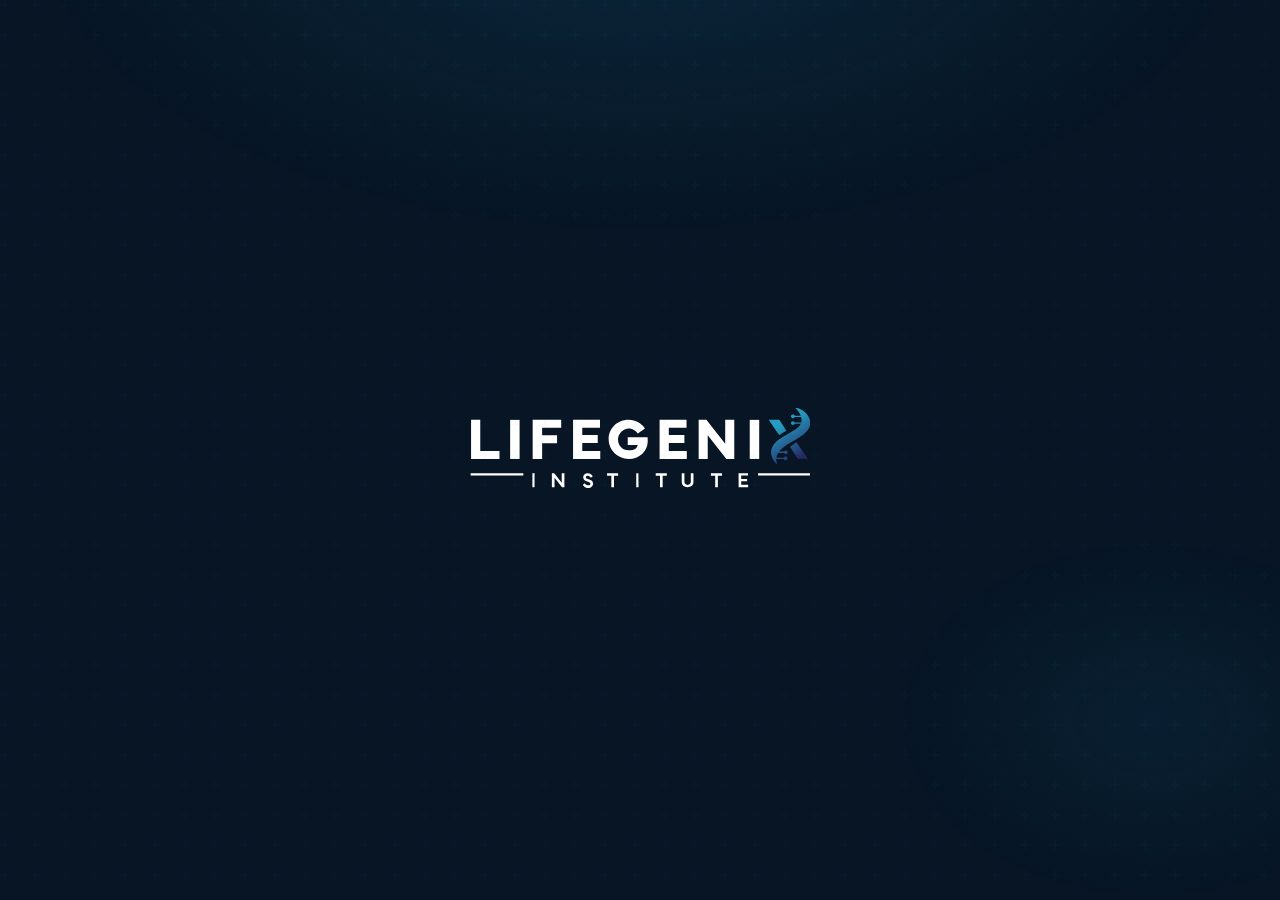
==== commit f689eb8d: "Swap index.html and vip-7391.html" ====
--- a/index.html
+++ b/index.html
@@ -3,170 +3,21 @@
 <head>
   <meta charset="UTF-8">
   <meta name="viewport" content="width=device-width, initial-scale=1.0">
-  <title>LifeGenix VIP Pages — Index</title>
+  <title>LifeGenix VIP Portal</title>
   <meta name="robots" content="noindex, nofollow">
   <link rel="stylesheet" href="styles.css">
   <style>
-    .index-wrap {
-      max-width: 960px;
-      margin: 0 auto;
-      padding: 48px 24px 80px;
-      position: relative;
-      z-index: 1;
-    }
-    .index-header { text-align: center; margin-bottom: 48px; animation: fadeDown 0.7s ease both; }
-    .index-header .logo-wrap { margin-bottom: 20px; }
-    .index-header h1 { font-family: 'Syne', sans-serif; font-size: clamp(28px, 5vw, 40px); font-weight: 700; margin-bottom: 6px; }
-    .index-header p { font-size: 13px; color: var(--text-muted); letter-spacing: 1px; }
-    .partner-grid { display: grid; grid-template-columns: repeat(auto-fill, minmax(260px, 1fr)); gap: 20px; }
-    .partner-card { background: rgba(255,255,255,0.03); border: 1px solid rgba(37,174,212,0.18); border-radius: 20px; overflow: hidden; display: flex; flex-direction: column; transition: transform 0.3s ease, border-color 0.3s ease, box-shadow 0.3s ease; animation: fadeUp 0.6s ease both; position: relative; }
-    .partner-card::before { content: ''; position: absolute; inset: 0; background: radial-gradient(ellipse 80% 50% at 50% 0%, rgba(37,174,212,0.07) 0%, transparent 70%); pointer-events: none; }
-    .partner-card:hover { transform: translateY(-4px); border-color: rgba(37,174,212,0.45); box-shadow: 0 16px 40px rgba(37,174,212,0.12); }
-    .partner-qr { background: white; display: flex; align-items: center; justify-content: center; padding: 20px; }
-    .partner-qr img { width: 100%; max-width: 180px; height: auto; display: block; border-radius: 4px; }
-    .partner-body { padding: 20px 20px 22px; display: flex; flex-direction: column; gap: 4px; flex: 1; }
-    .partner-name { font-family: 'Syne', sans-serif; font-size: 15px; font-weight: 700; letter-spacing: 1.5px; text-transform: uppercase; color: var(--offwhite); }
-    .partner-code { font-family: 'Syne', sans-serif; font-size: 28px; font-weight: 700; color: var(--teal); letter-spacing: -0.5px; line-height: 1.1; text-shadow: 0 0 20px rgba(37,174,212,0.4); }
-    .partner-code span { font-size: 14px; font-weight: 400; opacity: 0.5; letter-spacing: 0; }
-    .partner-link { display: inline-flex; align-items: center; gap: 6px; margin-top: 12px; font-size: 12px; font-weight: 600; letter-spacing: 1.5px; text-transform: uppercase; color: var(--teal-light); text-decoration: none; opacity: 0.8; transition: opacity 0.2s ease; }
-    .partner-link:hover { opacity: 1; text-decoration: underline; }
-    .partner-link::after { content: '→'; font-size: 14px; }
-    
-    .partner-discounts { 
-      margin: 12px 0; 
-      padding-top: 12px; 
-      border-top: 1px solid rgba(255,255,255,0.06);
-      display: flex;
-      flex-direction: column;
-      gap: 4px;
-    }
-    .discount-item { font-size: 11px; letter-spacing: 0.5px; text-transform: uppercase; color: var(--text-muted); display: flex; justify-content: space-between; }
-    .discount-item span { color: var(--offwhite); opacity: 0.7; font-weight: 600; }
+    body { display: flex; align-items: center; justify-content: center; min-height: 100vh; margin: 0; background: var(--navy); }
+    .entrance { text-align: center; animation: fadeUp 0.8s ease both; }
+    .entrance img { height: 80px; transition: transform 0.3s ease; }
+    .entrance img:hover { transform: scale(1.05); }
   </style>
 </head>
 <body>
-  <div class="index-wrap">
-    <div class="index-header">
-      <div class="logo-wrap">
-        <img src="LifeGenix_Logo_blue-w.svg" alt="LifeGenix" style="height:52px">
-      </div>
-      <h1>VIP Partner Pages</h1>
-      <p style="color:#e05555;">Internal index — do not share this page</p>
-    </div>
-    <div class="partner-grid">
-
-      <div class="partner-card">
-        <div class="partner-qr">
-          <img src="qr-codes/strata-qr.png" alt="Strata Commercial QR Code">
-        </div>
-        <div class="partner-body">
-          <div class="partner-name">Strata Commercial</div>
-          <div class="partner-code"><span>#</span>11</div>
-          <div class="partner-discounts">
-            <div class="discount-item"><span>Imaging:</span> 20%</div>
-            <div class="discount-item"><span>Regen:</span> 10%</div>
-            <div class="discount-item"><span>Back:</span> 10%</div>
-          </div>
-          <a href="strata-93810.html" class="partner-link">Open page</a>
-        </div>
-      </div>
-
-      <div class="partner-card">
-        <div class="partner-qr">
-          <img src="qr-codes/ypo-qr.png" alt="YPO QR Code">
-        </div>
-        <div class="partner-body">
-          <div class="partner-name">YPO</div>
-          <div class="partner-code"><span>#</span>26</div>
-          <div class="partner-discounts">
-            <div class="discount-item"><span>Imaging:</span> 25%</div>
-            <div class="discount-item"><span>Regen:</span> 10%</div>
-            <div class="discount-item"><span>Back:</span> 10%</div>
-          </div>
-          <a href="ypo-24592.html" class="partner-link">Open page</a>
-        </div>
-      </div>
-
-      <div class="partner-card">
-        <div class="partner-qr">
-          <img src="qr-codes/cleanplacepros-qr.png" alt="Clean Place Pros QR Code">
-        </div>
-        <div class="partner-body">
-          <div class="partner-name">Clean Place Pros</div>
-          <div class="partner-code"><span>#</span>12</div>
-          <div class="partner-discounts">
-            <div class="discount-item"><span>Imaging:</span> 20%</div>
-            <div class="discount-item"><span>Regen:</span> 10%</div>
-            <div class="discount-item"><span>Back:</span> 10%</div>
-          </div>
-          <a href="cleanplacepros-13278.html" class="partner-link">Open page</a>
-        </div>
-      </div>
-
-      <div class="partner-card">
-        <div class="partner-qr">
-          <img src="qr-codes/bannerhouse-qr.png" alt="Banner House QR Code">
-        </div>
-        <div class="partner-body">
-          <div class="partner-name">Banner House</div>
-          <div class="partner-code"><span>#</span>26</div>
-          <div class="partner-discounts">
-            <div class="discount-item"><span>Imaging:</span> 25%</div>
-            <div class="discount-item"><span>Regen:</span> 10%</div>
-            <div class="discount-item"><span>Back:</span> 10%</div>
-          </div>
-          <a href="bannerhouse-46048.html" class="partner-link">Open page</a>
-        </div>
-      </div>
-
-      <div class="partner-card">
-        <div class="partner-qr">
-          <img src="qr-codes/parkhouse-qr.png" alt="Park House QR Code">
-        </div>
-        <div class="partner-body">
-          <div class="partner-name">Park House</div>
-          <div class="partner-code"><span>#</span>33</div>
-          <div class="partner-discounts">
-            <div class="discount-item"><span>Imaging:</span> 25%</div>
-            <div class="discount-item"><span>Regen:</span> 10%</div>
-            <div class="discount-item"><span>Back:</span> 10%</div>
-          </div>
-          <a href="parkhouse-42098.html" class="partner-link">Open page</a>
-        </div>
-      </div>
-
-      <div class="partner-card">
-        <div class="partner-qr">
-          <img src="qr-codes/edgerealty-qr.png" alt="Edge Realty QR Code">
-        </div>
-        <div class="partner-body">
-          <div class="partner-name">Edge Realty</div>
-          <div class="partner-code"><span>#</span>14</div>
-          <div class="partner-discounts">
-            <div class="discount-item"><span>Imaging:</span> 20%</div>
-            <div class="discount-item"><span>Regen:</span> 10%</div>
-            <div class="discount-item"><span>Back:</span> 10%</div>
-          </div>
-          <a href="edgerealty-39256.html" class="partner-link">Open page</a>
-        </div>
-      </div>
-
-      <div class="partner-card">
-        <div class="partner-qr">
-          <img src="qr-codes/nexbank-qr.png" alt="NexBank QR Code">
-        </div>
-        <div class="partner-body">
-          <div class="partner-name">NexBank</div>
-          <div class="partner-code"><span>#</span>17</div>
-          <div class="partner-discounts">
-            <div class="discount-item"><span>Imaging:</span> 20%</div>
-            <div class="discount-item"><span>Regen:</span> 10%</div>
-            <div class="discount-item"><span>Back:</span> 10%</div>
-          </div>
-          <a href="nexbank-58734.html" class="partner-link">Open page</a>
-        </div>
-      </div>
-    </div>
+  <div class="entrance">
+    <a href="portal-5291.html">
+      <img src="LifeGenix_Logo_blue-w.svg" alt="LifeGenix VIP Portal">
+    </a>
   </div>
 </body>
 </html>
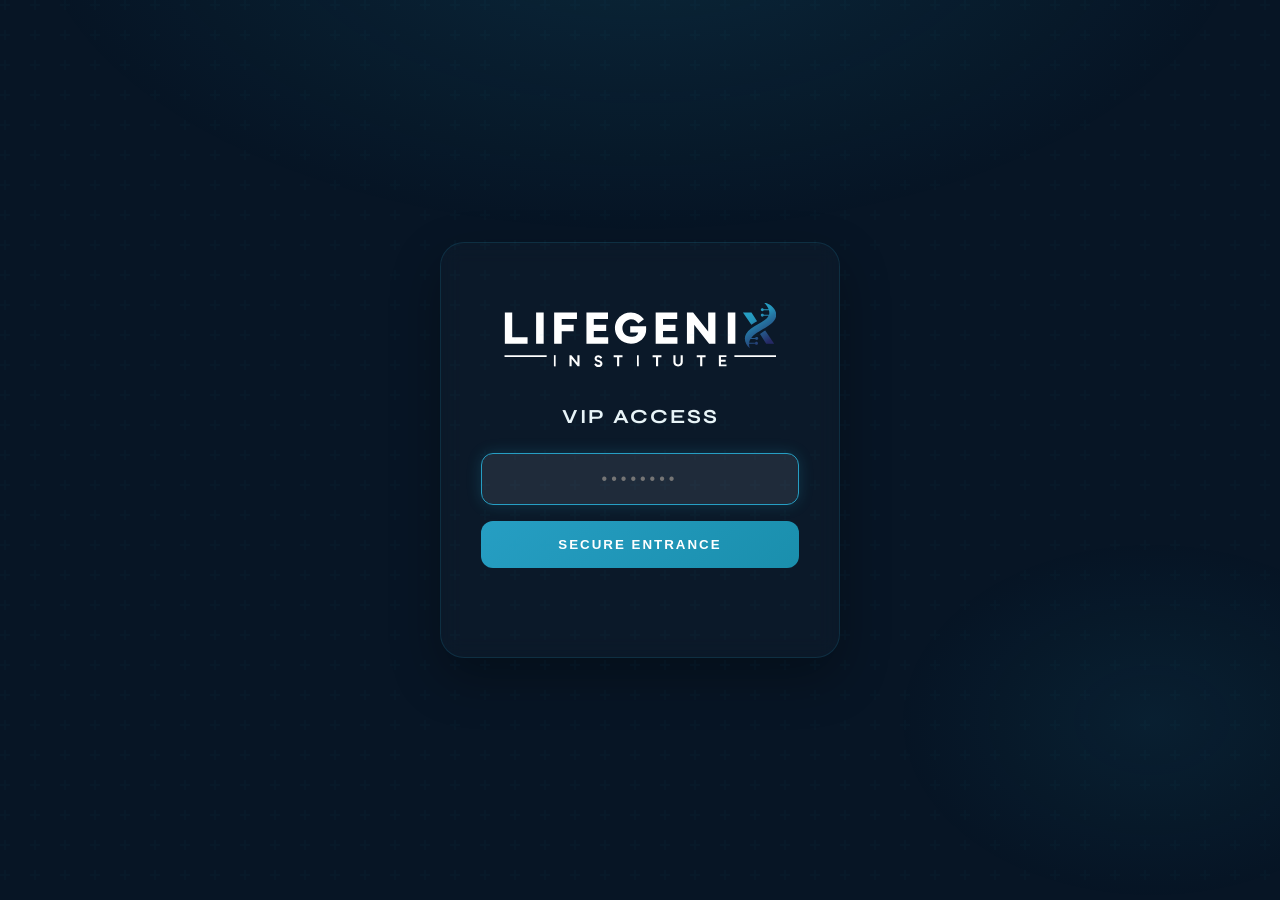
==== commit 77452497: "Add password login to entrance page" ====
--- a/index.html
+++ b/index.html
@@ -3,21 +3,128 @@
 <head>
   <meta charset="UTF-8">
   <meta name="viewport" content="width=device-width, initial-scale=1.0">
-  <title>LifeGenix VIP Portal</title>
+  <title>LifeGenix VIP Portal Login</title>
   <meta name="robots" content="noindex, nofollow">
   <link rel="stylesheet" href="styles.css">
   <style>
-    body { display: flex; align-items: center; justify-content: center; min-height: 100vh; margin: 0; background: var(--navy); }
-    .entrance { text-align: center; animation: fadeUp 0.8s ease both; }
-    .entrance img { height: 80px; transition: transform 0.3s ease; }
-    .entrance img:hover { transform: scale(1.05); }
+    body { 
+      display: flex; 
+      align-items: center; 
+      justify-content: center; 
+      min-height: 100vh; 
+      margin: 0; 
+      background: var(--navy); 
+      font-family: 'DM Sans', sans-serif;
+    }
+    .login-container { 
+      text-align: center; 
+      animation: fadeUp 1s ease both;
+      background: rgba(255,255,255,0.02);
+      border: 1px solid rgba(37,174,212,0.15);
+      padding: 60px 40px;
+      border-radius: 24px;
+      max-width: 400px;
+      width: 90%;
+      box-shadow: 0 20px 50px rgba(0,0,0,0.3);
+      backdrop-filter: blur(10px);
+    }
+    .login-container img { height: 64px; margin-bottom: 32px; }
+    .login-title {
+      font-family: 'Syne', sans-serif;
+      font-size: 20px;
+      font-weight: 700;
+      letter-spacing: 2px;
+      text-transform: uppercase;
+      color: var(--offwhite);
+      margin-bottom: 24px;
+    }
+    .input-group {
+      margin-bottom: 16px;
+      position: relative;
+    }
+    input[type="password"] {
+      width: 100%;
+      padding: 16px 20px;
+      background: rgba(255,255,255,0.05);
+      border: 1px solid rgba(255,255,255,0.1);
+      border-radius: 12px;
+      color: white;
+      font-size: 16px;
+      outline: none;
+      transition: all 0.3s ease;
+      text-align: center;
+      letter-spacing: 4px;
+    }
+    input[type="password"]:focus {
+      border-color: var(--teal);
+      background: rgba(255,255,255,0.08);
+      box-shadow: 0 0 15px rgba(37,174,212,0.2);
+    }
+    .login-btn {
+      width: 100%;
+      padding: 16px;
+      background: linear-gradient(135deg, var(--teal) 0%, #1a8fad 100%);
+      border: none;
+      border-radius: 12px;
+      color: white;
+      font-weight: 700;
+      text-transform: uppercase;
+      letter-spacing: 2px;
+      cursor: pointer;
+      transition: all 0.3s ease;
+    }
+    .login-btn:hover {
+      transform: translateY(-2px);
+      box-shadow: 0 8px 20px rgba(37,174,212,0.4);
+    }
+    .login-btn:active { transform: translateY(0); }
+    
+    #error-msg {
+      color: #ff4d4d;
+      font-size: 13px;
+      margin-top: 12px;
+      opacity: 0;
+      transition: opacity 0.3s ease;
+    }
+    .shake { animation: shake 0.4s ease-in-out; }
+    @keyframes shake {
+      0%, 100% { transform: translateX(0); }
+      25% { transform: translateX(-8px); }
+      75% { transform: translateX(8px); }
+    }
   </style>
 </head>
 <body>
-  <div class="entrance">
-    <a href="portal-5291.html">
-      <img src="LifeGenix_Logo_blue-w.svg" alt="LifeGenix VIP Portal">
-    </a>
+  <div class="login-container" id="login-box">
+    <img src="LifeGenix_Logo_blue-w.svg" alt="LifeGenix VIP Portal">
+    <div class="login-title">VIP Access</div>
+    <form onsubmit="checkLogin(event)">
+      <div class="input-group">
+        <input type="password" id="password" placeholder="••••••••" required autofocus>
+      </div>
+      <button type="submit" class="login-btn">Secure Entrance</button>
+      <div id="error-msg">Invalid Access Code</div>
+    </form>
   </div>
+
+  <script>
+    function checkLogin(e) {
+      e.preventDefault();
+      const pw = document.getElementById('password').value;
+      const box = document.getElementById('login-box');
+      const error = document.getElementById('error-msg');
+      
+      // Simple client-side check
+      if (pw === 'lifegenix7391') {
+        window.location.href = 'vip-7391.html';
+      } else {
+        box.classList.remove('shake');
+        void box.offsetWidth; // trigger reflow
+        box.classList.add('shake');
+        error.style.opacity = '1';
+        document.getElementById('password').value = '';
+      }
+    }
+  </script>
 </body>
 </html>
--- a/styles.css
+++ b/styles.css
@@ -423,3 +423,63 @@
   0%, 100% { box-shadow: 0 0 0 0 rgba(37,174,212,0.4); }
   50% { box-shadow: 0 0 0 12px rgba(37,174,212,0); }
 }
+/* RESOURCES SECTION */
+.resources-section {
+  margin-bottom: 44px;
+  animation: fadeUp 0.7s 0.3s ease both;
+}
+
+.resources-grid {
+  display: grid;
+  grid-template-columns: repeat(3, 1fr);
+  gap: 16px;
+}
+
+@media (max-width: 680px) {
+  .resources-grid {
+    grid-template-columns: 1fr;
+  }
+}
+
+.resource-card {
+  display: flex;
+  align-items: center;
+  gap: 16px;
+  background: rgba(255, 255, 255, 0.02);
+  border: 1px solid rgba(37, 174, 212, 0.15);
+  border-radius: 12px;
+  padding: 16px;
+  text-decoration: none;
+  transition: all 0.3s ease;
+}
+
+.resource-card:hover {
+  background: rgba(37, 174, 212, 0.05);
+  border-color: rgba(37, 174, 212, 0.4);
+  transform: translateY(-2px);
+}
+
+.resource-icon {
+  font-size: 24px;
+  flex-shrink: 0;
+}
+
+.resource-info {
+  display: flex;
+  flex-direction: column;
+}
+
+.resource-name {
+  font-size: 13px;
+  font-weight: 600;
+  color: var(--offwhite);
+  line-height: 1.2;
+}
+
+.resource-meta {
+  font-size: 10px;
+  color: var(--text-muted);
+  text-transform: uppercase;
+  letter-spacing: 1px;
+  margin-top: 4px;
+}
